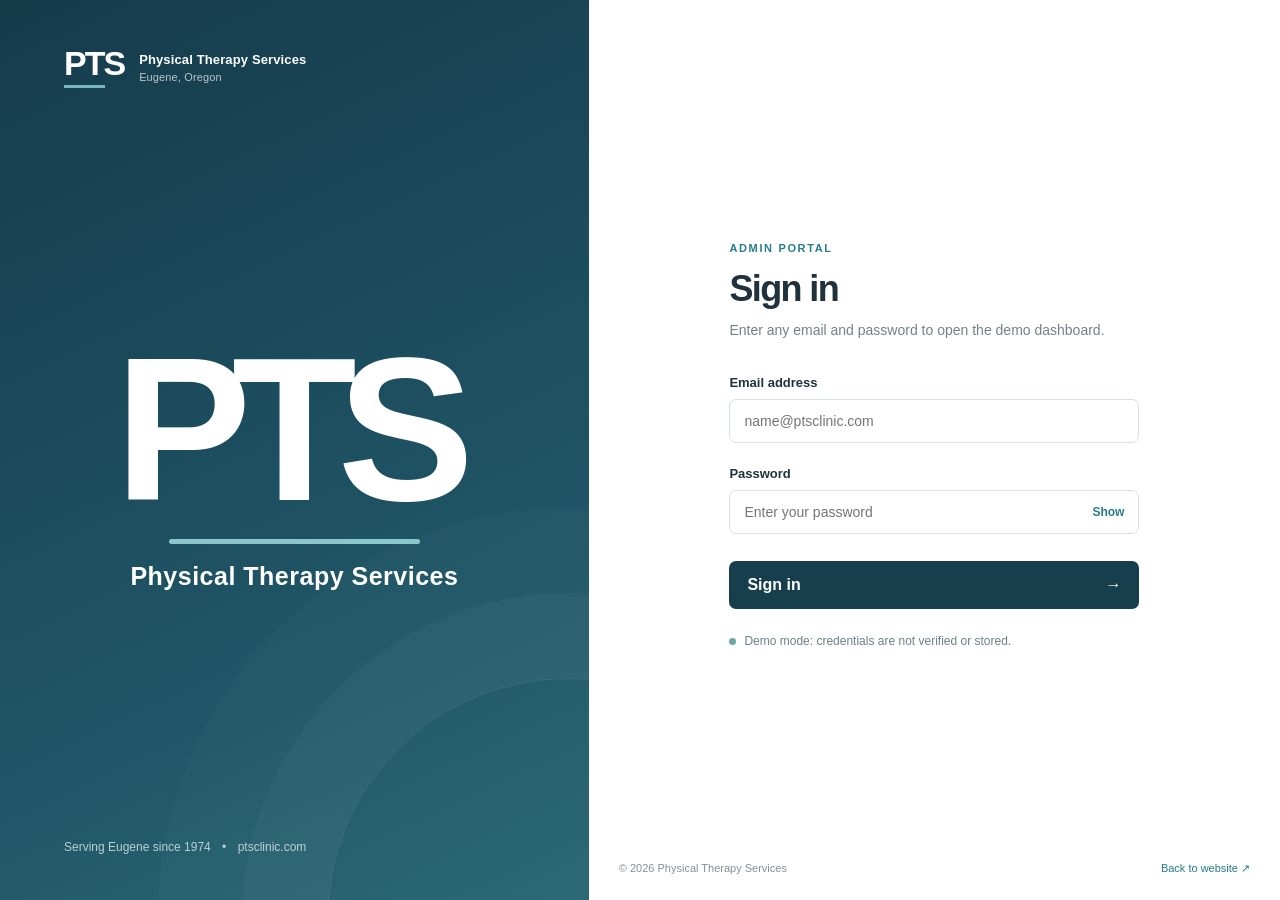
==== index.html @ 3d59fb27 "Add files via upload" ====
<!doctype html><html lang="en"><head><meta charset="utf-8"><meta name="viewport" content="width=device-width,initial-scale=1"><meta name="theme-color" content="#173e4d"><title>Sign in | PTS Administration</title><link rel="stylesheet" href="assets/css/style.css"></head><body class="login-page"><main class="login-shell"><section class="login-intro"><a class="brand brand-light" href="https://www.ptsclinic.com/"><span class="brand-mark">PTS<span class="brand-mark-line"></span></span><span class="brand-name">Physical Therapy Services<small>Eugene, Oregon</small></span></a><div class="intro-content intro-logo"><div class="pts-logo-display" role="img" aria-label="PTS Physical Therapy Services"><span class="pts-logo-letters">PTS</span><span class="pts-logo-rule"></span><span class="pts-logo-name">Physical Therapy Services</span></div></div><div class="intro-footer">Serving Eugene since 1974 <span>•</span> ptsclinic.com</div></section><section class="login-main"><div class="login-card"><div class="mobile-brand">PTS <span>Administration</span></div><span class="eyebrow dark">ADMIN PORTAL</span><h2>Sign in</h2><p class="muted">Enter any email and password to open the demo dashboard.</p><form id="loginForm"><label for="email">Email address</label><input id="email" type="email" placeholder="name@ptsclinic.com" autocomplete="username" required><label for="password">Password</label><div class="password-wrap"><input id="password" type="password" placeholder="Enter your password" autocomplete="current-password" required><button class="show-password" id="showPassword" type="button" aria-label="Show password">Show</button></div><button class="primary-btn" type="submit">Sign in <span aria-hidden="true">→</span></button></form><p class="demo-hint"><span class="hint-dot"></span> Demo mode: credentials are not verified or stored.</p></div><div class="login-bottom">© 2026 Physical Therapy Services <a href="https://www.ptsclinic.com/">Back to website ↗</a></div></section></main><script src="assets/js/local-routing.js"></script><script src="assets/js/login.js"></script></body></html>
---- assets/css/style.css ----
:root{--navy:#173e4d;--deep:#10323f;--teal:#277c8a;--ink:#20323b;--muted:#74818a;--line:#e4e9ec;--bg:#f5f7f8;--white:#fff;font-family:Inter,-apple-system,BlinkMacSystemFont,'Segoe UI',Arial,sans-serif;color:var(--ink)}*{box-sizing:border-box}body{margin:0}button,input,select{font:inherit}a{text-decoration:none;color:inherit}button{cursor:pointer}.login-shell{min-height:100vh;display:grid;grid-template-columns:46% 54%}.login-intro{background:linear-gradient(155deg,#153b4b,#205768 70%,#2d6975);color:white;padding:46px clamp(28px,5vw,90px);display:flex;flex-direction:column;justify-content:space-between;position:relative;overflow:hidden}.login-intro:after{content:"";position:absolute;width:480px;height:480px;border:1px solid #ffffff18;border-radius:50%;bottom:-260px;right:-220px;box-shadow:0 0 0 85px #ffffff07,0 0 0 170px #ffffff04;pointer-events:none}.brand{display:flex;align-items:center;gap:15px}.brand-mark{font-weight:800;letter-spacing:-2px;font-size:34px;line-height:1;position:relative}.brand-mark-line{display:block;height:3px;background:#76b7bc;width:41px;margin-top:5px}.brand-name{font-size:13px;font-weight:650;letter-spacing:.01em}.brand-name small{display:block;font-weight:400;font-size:11px;opacity:.7;margin-top:4px}.intro-content{max-width:470px;position:relative;z-index:1}.eyebrow{font-size:11px;letter-spacing:.15em;font-weight:750;color:#a7d5d9}.eyebrow.dark{color:var(--teal)}.intro-content h1{font-size:clamp(36px,4.2vw,62px);line-height:1.12;letter-spacing:-.045em;margin:23px 0}.intro-content p{font-size:16px;line-height:1.8;color:#d3e4e7;max-width:380px}.intro-footer{font-size:12px;color:#b8d0d5}.intro-footer span{margin:0 8px}.login-main{display:flex;align-items:center;justify-content:center;position:relative;padding:65px 30px;background:#fff}.login-card{width:min(100%,410px)}.login-card h2{font-size:36px;letter-spacing:-.045em;margin:12px 0 9px}.muted{color:var(--muted);line-height:1.6}.login-card .muted{font-size:14px;margin:0 0 34px}.login-card label{display:block;font-size:13px;font-weight:650;margin:0 0 9px}.login-card input{width:100%;border:1px solid #d7e0e4;background:#fff;border-radius:7px;padding:13px 14px;outline:none;font-size:14px;margin-bottom:23px}.login-card input:focus{border-color:var(--teal);box-shadow:0 0 0 3px #277c8a20}.password-wrap{position:relative}.password-wrap input{padding-right:70px}.show-password{position:absolute;right:10px;top:10px;border:0;background:transparent;color:var(--teal);font-size:12px;font-weight:700;padding:5px}.primary-btn{background:var(--navy);border:0;border-radius:7px;color:#fff;width:100%;padding:15px 18px;font-weight:650;display:flex;justify-content:space-between;align-items:center;margin-top:4px}.primary-btn:hover{background:#24596b}.demo-hint{font-size:12px;color:#6e7f88;display:flex;gap:8px;align-items:center;margin-top:23px;line-height:1.5}.hint-dot,.status-dot{display:inline-block;width:7px;height:7px;border-radius:50%;background:#6da7a5;flex-shrink:0}.login-bottom{position:absolute;bottom:25px;left:30px;right:30px;display:flex;justify-content:space-between;gap:10px;color:#839097;font-size:11px}.login-bottom a{color:var(--teal)}.mobile-brand{display:none}.dashboard-page{background:var(--bg)}.app-shell{display:flex;min-height:100vh}.sidebar{width:250px;flex-shrink:0;background:var(--deep);color:#d6e6e9;min-height:100vh;display:flex;flex-direction:column;padding:29px 16px 20px;position:sticky;top:0;height:100vh}.sidebar-brand{padding:0 12px 36px;color:#fff}.sidebar-brand .brand-mark{font-size:30px}.sidebar-brand .brand-name{font-size:11px}.sidebar-caption{font-size:10px;color:#7fa3ae;letter-spacing:.13em;font-weight:700;padding:0 14px;margin-bottom:12px}.sidebar nav{display:grid;gap:5px}.nav-item{display:flex;align-items:center;gap:13px;padding:12px 14px;border-radius:6px;color:#bbd1d6;font-size:13px;border:0;background:transparent;width:100%;text-align:left}.nav-item:hover,.nav-item.active{background:#ffffff15;color:#fff}.nav-item.active{border-left:3px solid #79bdc3;padding-left:11px}.nav-icon{font-size:19px;width:20px;text-align:center}.sidebar-spacer{flex:1}.sidebar-foot{border-top:1px solid #ffffff1c;margin:22px 10px 0;padding-top:18px;font-size:12px}.sidebar-foot small{display:block;margin:5px 0 0 14px;color:#91afb7}.main-column{flex:1;min-width:0}.topbar{height:72px;background:white;border-bottom:1px solid var(--line);display:flex;align-items:center;justify-content:space-between;padding:0 clamp(20px,3vw,48px)}.topbar-left,.topbar-right{display:flex;align-items:center;gap:14px;font-size:13px}.crumb{color:#85919a}.crumb-separator{color:#c1cbd0}.topbar-site{color:#6b7b84}.avatar{background:#e2edf0;color:var(--navy);font-size:11px;font-weight:750;border-radius:50%;width:34px;height:34px;display:grid;place-items:center}.menu-toggle{display:none;background:none;border:0;color:var(--navy);font-size:20px}.dashboard-content{max-width:1440px;margin:auto;padding:38px clamp(20px,3vw,48px) 22px}.page-heading{display:flex;justify-content:space-between;align-items:end;gap:20px;margin-bottom:24px}.page-heading h1{font-size:32px;letter-spacing:-.045em;margin:8px 0 6px}.page-heading p{margin:0;font-size:14px}.period-control{display:flex;flex-direction:column;gap:8px}.period-control label{font-size:11px;color:#6c7a82;font-weight:650}.period-control select{min-width:165px;background:#fff;border:1px solid #dbe3e6;border-radius:6px;padding:11px 12px;font-size:13px;color:var(--ink)}.notice{border:1px solid #d8e6e8;background:#eff7f7;color:#43656d;border-radius:7px;padding:13px 16px;display:flex;gap:11px;font-size:12px;align-items:center;line-height:1.5;margin-bottom:23px}.notice-icon{width:17px;height:17px;border-radius:50%;border:1px solid #6d9ca4;display:grid;place-items:center;font-size:11px;font-weight:700;flex-shrink:0}.stats-grid{display:grid;grid-template-columns:repeat(4,minmax(0,1fr));gap:16px;margin-bottom:20px}.stat-card,.panel{background:#fff;border:1px solid var(--line);border-radius:9px}.stat-card{padding:23px 21px}.stat-label{font-size:12px;font-weight:600;color:#6c7b83;display:flex;justify-content:space-between;align-items:center}.stat-symbol{color:#7c9da6;font-size:18px}.stat-value{font-size:32px;font-weight:750;letter-spacing:-.05em;margin:17px 0 10px;color:#1c3642}.stat-note{font-size:11px;color:#8a969c}.content-grid{display:grid;grid-template-columns:minmax(0,1.7fr) minmax(280px,1fr);gap:20px;margin-bottom:20px}.panel{padding:23px 24px}.panel-head{display:flex;justify-content:space-between;align-items:start;gap:12px}.panel-head h2{font-size:16px;margin:0 0 6px;letter-spacing:-.015em}.panel-head p{font-size:12px;color:#85929a;margin:0}.legend{display:flex;align-items:center;gap:7px;font-size:11px;color:#73828a}.legend-dot{width:8px;height:8px;border-radius:50%;background:#277c8a}.chart-container{width:100%;margin:23px 0 4px}.chart-container svg{width:100%;height:auto;overflow:visible}.axis-text{fill:#85939b;font-size:11px;font-family:Arial,sans-serif}.chart-caption{color:#91a0a7;font-size:11px;text-align:right}.donut-layout{display:flex;flex-direction:column;align-items:center;justify-content:center;gap:22px;padding:32px 0 7px}.donut{width:175px;height:175px;border-radius:50%;display:grid;place-items:center;position:relative}.donut:before{content:"";position:absolute;inset:28px;background:#fff;border-radius:50%}.donut-center{position:relative;text-align:center;display:grid;gap:3px}.donut-center strong{font-size:25px;letter-spacing:-.04em}.donut-center span{font-size:11px;color:#83919a}.device-list{width:100%;max-width:270px;display:grid;gap:12px}.device-row{display:flex;justify-content:space-between;font-size:12px}.device-name{display:flex;align-items:center;gap:9px;color:#74828b}.device-dot{width:9px;height:9px;border-radius:2px}.device-0{background:#277c8a}.device-1{background:#84b5ba}.device-2{background:#d7e7e9}.pages-panel{margin-bottom:22px}.small-tag{font-size:11px;background:#f2f5f6;border:1px solid #e4e9eb;border-radius:4px;padding:6px 9px;color:#74828b}.table-scroll{overflow-x:auto}table{border-collapse:collapse;width:100%;margin-top:22px;font-size:12px;text-align:left}th{font-size:11px;color:#829099;font-weight:650;background:#f7f9fa;padding:13px 14px}td{padding:16px 14px;border-bottom:1px solid #edf0f2}tbody tr:last-child td{border-bottom:0}td strong{font-weight:650}.path{color:#829199}.right{text-align:right;white-space:nowrap}.share-bar{display:inline-block;width:68px;height:5px;border-radius:8px;background:#e8eff0;vertical-align:middle;margin-right:12px;overflow:hidden}.share-bar span{display:block;height:100%;background:#3b8994;border-radius:8px}.dashboard-footer{display:flex;justify-content:space-between;gap:16px;color:#9aa5ab;font-size:11px;padding:8px 0 12px}@media(max-width:1120px){.stats-grid{grid-template-columns:repeat(2,1fr)}.content-grid{grid-template-columns:1fr}.donut-layout{flex-direction:row;padding:32px 0}.sidebar{width:220px}}@media(max-width:760px){.login-shell{grid-template-columns:1fr}.login-intro{display:none}.login-main{min-height:100vh;padding:60px 24px 90px}.mobile-brand{display:block;font-weight:800;color:var(--navy);font-size:23px;margin-bottom:45px}.mobile-brand span{font-size:13px;font-weight:500;margin-left:9px}.sidebar{position:fixed;left:0;top:0;z-index:20;transform:translateX(-100%);transition:transform .2s;box-shadow:6px 0 30px #102b3917}.sidebar.open{transform:translateX(0)}.menu-toggle{display:block}.topbar{height:64px}.topbar-site{display:none}.dashboard-content{padding-top:28px}.page-heading{align-items:start;flex-direction:column}.page-heading h1{font-size:29px}.period-control{width:100%}.period-control select{width:100%}.dashboard-footer{flex-direction:column;gap:6px}}@media(max-width:460px){.stats-grid{gap:10px}.stat-card{padding:17px 14px}.stat-value{font-size:26px}.stat-note{line-height:1.5}.panel{padding:19px 15px}.donut-layout{flex-direction:column}.share-bar{display:none}.login-bottom{flex-direction:column;align-items:center}.chart-container{overflow-x:auto}.chart-container svg{min-width:460px}}

/* Login hero: replace promotional copy with PTS identity. */
.intro-logo{display:flex;align-items:center;justify-content:center;flex:1;max-width:none;text-align:center}
.pts-logo-display{display:flex;flex-direction:column;align-items:center;gap:18px;color:#fff}
.pts-logo-letters{font-size:clamp(110px,16vw,230px);font-weight:800;letter-spacing:-.095em;line-height:.9;padding-right:.095em}
.pts-logo-rule{height:5px;width:min(270px,70%);background:#8bc6cb;border-radius:3px}
.pts-logo-name{font-size:clamp(17px,2vw,25px);font-weight:600;letter-spacing:.02em}

/* Separate overview and trend page layouts */
.overview-intro{margin-bottom:20px}.overview-summary{display:grid;grid-template-columns:repeat(3,minmax(0,1fr));gap:22px;margin-top:26px}.overview-summary>div{display:flex;flex-direction:column;gap:9px;padding:6px 0}.overview-summary>div+div{border-left:1px solid var(--line);padding-left:24px}.overview-summary strong{font-size:23px;letter-spacing:-.035em}.overview-summary .muted{font-size:12px}.summary-kicker{color:#74818a;font-size:12px}.text-link{color:var(--teal);font-size:12px;font-weight:650;white-space:nowrap}.text-link:hover{text-decoration:underline}.trend-panel{margin-bottom:20px}.trend-detail-grid{display:grid;grid-template-columns:1.2fr 1fr;gap:20px;margin-bottom:22px}.trend-explanation{font-size:14px;line-height:1.85;color:#40535d;margin:25px 0}.trend-note{border-top:1px solid var(--line);padding-top:18px;font-size:12px;color:#85929a}@media(max-width:900px){.trend-detail-grid{grid-template-columns:1fr}.overview-summary{grid-template-columns:1fr;gap:12px}.overview-summary>div+div{border-left:0;border-top:1px solid var(--line);padding-left:0;padding-top:18px}}

/* Page performance */
.page-bars{display:grid;gap:18px;margin-top:25px}.page-bar-row{display:grid;grid-template-columns:125px 1fr 75px;align-items:center;gap:16px;font-size:13px}.page-bar-row strong{text-align:right;font-variant-numeric:tabular-nums}.page-bar-track{height:13px;background:#edf2f3;border-radius:3px;overflow:hidden}.page-bar-fill{height:100%;background:#367e87;border-radius:3px}.page-search-label{display:flex;align-items:center;gap:10px;font-size:12px;color:#52636c}.page-search-label input{padding:10px;border:1px solid #d9e1e4;border-radius:5px;font:inherit;min-width:180px}.page-select{border:0;background:transparent;padding:5px 0;font:inherit;font-weight:650;color:#206775;cursor:pointer;text-align:left}.page-select:hover{text-decoration:underline}.table-note{font-size:12px;color:#73818b;margin-top:16px}.page-detail{display:grid;grid-template-columns:2fr 1fr 1fr;gap:18px;margin-top:24px}.page-detail>div{display:flex;flex-direction:column;gap:9px}.page-detail strong{font-size:22px}.compact-value{font-size:26px!important}@media(max-width:700px){.page-bar-row{grid-template-columns:85px 1fr 58px;gap:8px;font-size:11px}.page-detail{grid-template-columns:1fr}.page-search-label{width:100%;justify-content:space-between}.panel-head{flex-wrap:wrap}}
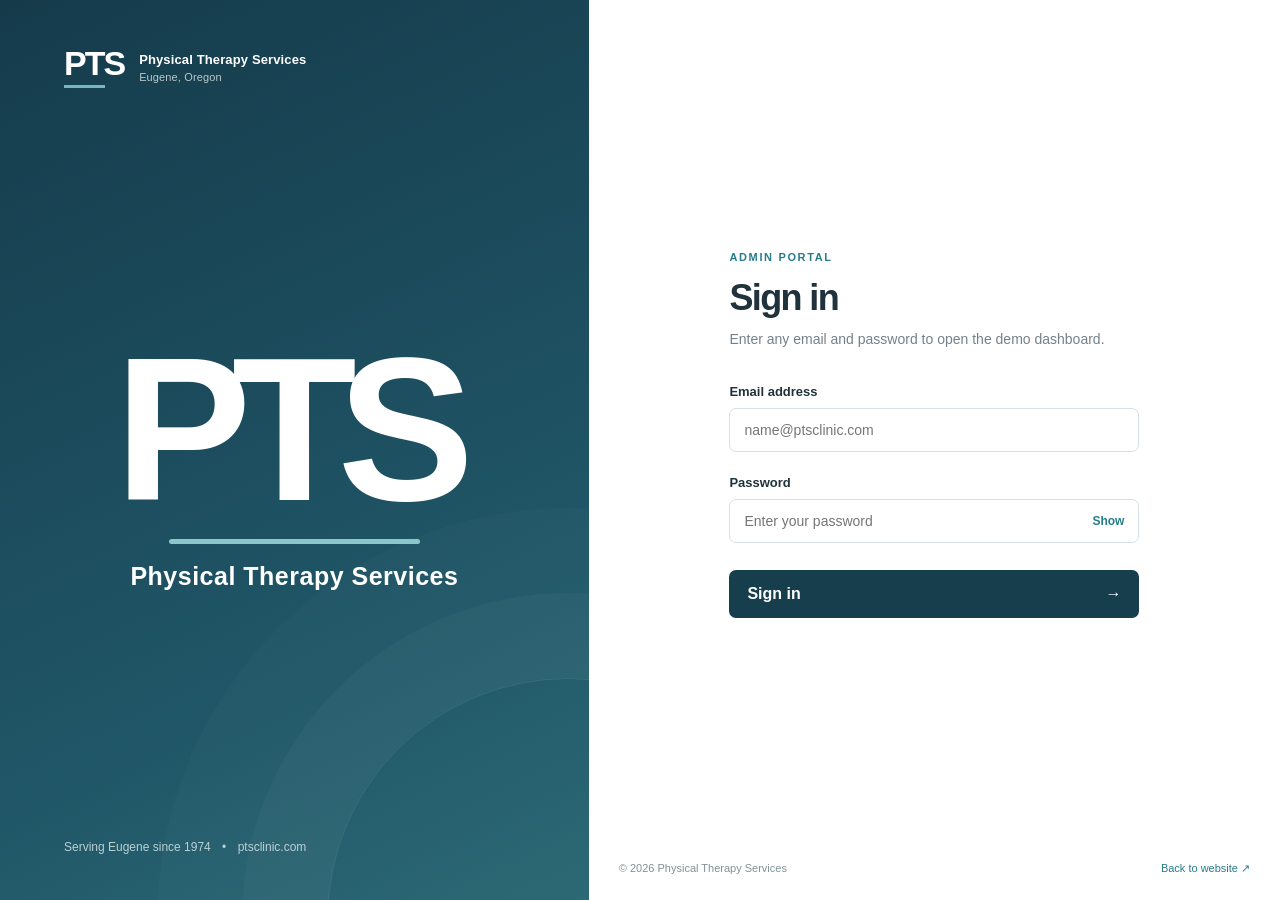
==== commit cfe53135: "Remove demo mode hint from login form Removed demo mode hint from login page." ====
--- a/index.html
+++ b/index.html
@@ -1 +1 @@
-<!doctype html><html lang="en"><head><meta charset="utf-8"><meta name="viewport" content="width=device-width,initial-scale=1"><meta name="theme-color" content="#173e4d"><title>Sign in | PTS Administration</title><link rel="stylesheet" href="assets/css/style.css"></head><body class="login-page"><main class="login-shell"><section class="login-intro"><a class="brand brand-light" href="https://www.ptsclinic.com/"><span class="brand-mark">PTS<span class="brand-mark-line"></span></span><span class="brand-name">Physical Therapy Services<small>Eugene, Oregon</small></span></a><div class="intro-content intro-logo"><div class="pts-logo-display" role="img" aria-label="PTS Physical Therapy Services"><span class="pts-logo-letters">PTS</span><span class="pts-logo-rule"></span><span class="pts-logo-name">Physical Therapy Services</span></div></div><div class="intro-footer">Serving Eugene since 1974 <span>•</span> ptsclinic.com</div></section><section class="login-main"><div class="login-card"><div class="mobile-brand">PTS <span>Administration</span></div><span class="eyebrow dark">ADMIN PORTAL</span><h2>Sign in</h2><p class="muted">Enter any email and password to open the demo dashboard.</p><form id="loginForm"><label for="email">Email address</label><input id="email" type="email" placeholder="name@ptsclinic.com" autocomplete="username" required><label for="password">Password</label><div class="password-wrap"><input id="password" type="password" placeholder="Enter your password" autocomplete="current-password" required><button class="show-password" id="showPassword" type="button" aria-label="Show password">Show</button></div><button class="primary-btn" type="submit">Sign in <span aria-hidden="true">→</span></button></form><p class="demo-hint"><span class="hint-dot"></span> Demo mode: credentials are not verified or stored.</p></div><div class="login-bottom">© 2026 Physical Therapy Services <a href="https://www.ptsclinic.com/">Back to website ↗</a></div></section></main><script src="assets/js/local-routing.js"></script><script src="assets/js/login.js"></script></body></html>
+<!doctype html><html lang="en"><head><meta charset="utf-8"><meta name="viewport" content="width=device-width,initial-scale=1"><meta name="theme-color" content="#173e4d"><title>Sign in | PTS Administration</title><link rel="stylesheet" href="assets/css/style.css"></head><body class="login-page"><main class="login-shell"><section class="login-intro"><a class="brand brand-light" href="https://www.ptsclinic.com/"><span class="brand-mark">PTS<span class="brand-mark-line"></span></span><span class="brand-name">Physical Therapy Services<small>Eugene, Oregon</small></span></a><div class="intro-content intro-logo"><div class="pts-logo-display" role="img" aria-label="PTS Physical Therapy Services"><span class="pts-logo-letters">PTS</span><span class="pts-logo-rule"></span><span class="pts-logo-name">Physical Therapy Services</span></div></div><div class="intro-footer">Serving Eugene since 1974 <span>•</span> ptsclinic.com</div></section><section class="login-main"><div class="login-card"><div class="mobile-brand">PTS <span>Administration</span></div><span class="eyebrow dark">ADMIN PORTAL</span><h2>Sign in</h2><p class="muted">Enter any email and password to open the demo dashboard.</p><form id="loginForm"><label for="email">Email address</label><input id="email" type="email" placeholder="name@ptsclinic.com" autocomplete="username" required><label for="password">Password</label><div class="password-wrap"><input id="password" type="password" placeholder="Enter your password" autocomplete="current-password" required><button class="show-password" id="showPassword" type="button" aria-label="Show password">Show</button></div><button class="primary-btn" type="submit">Sign in <span aria-hidden="true">→</span></button></form><p class="demo-hint"> </p></div><div class="login-bottom">© 2026 Physical Therapy Services <a href="https://www.ptsclinic.com/">Back to website ↗</a></div></section></main><script src="assets/js/local-routing.js"></script><script src="assets/js/login.js"></script></body></html>
